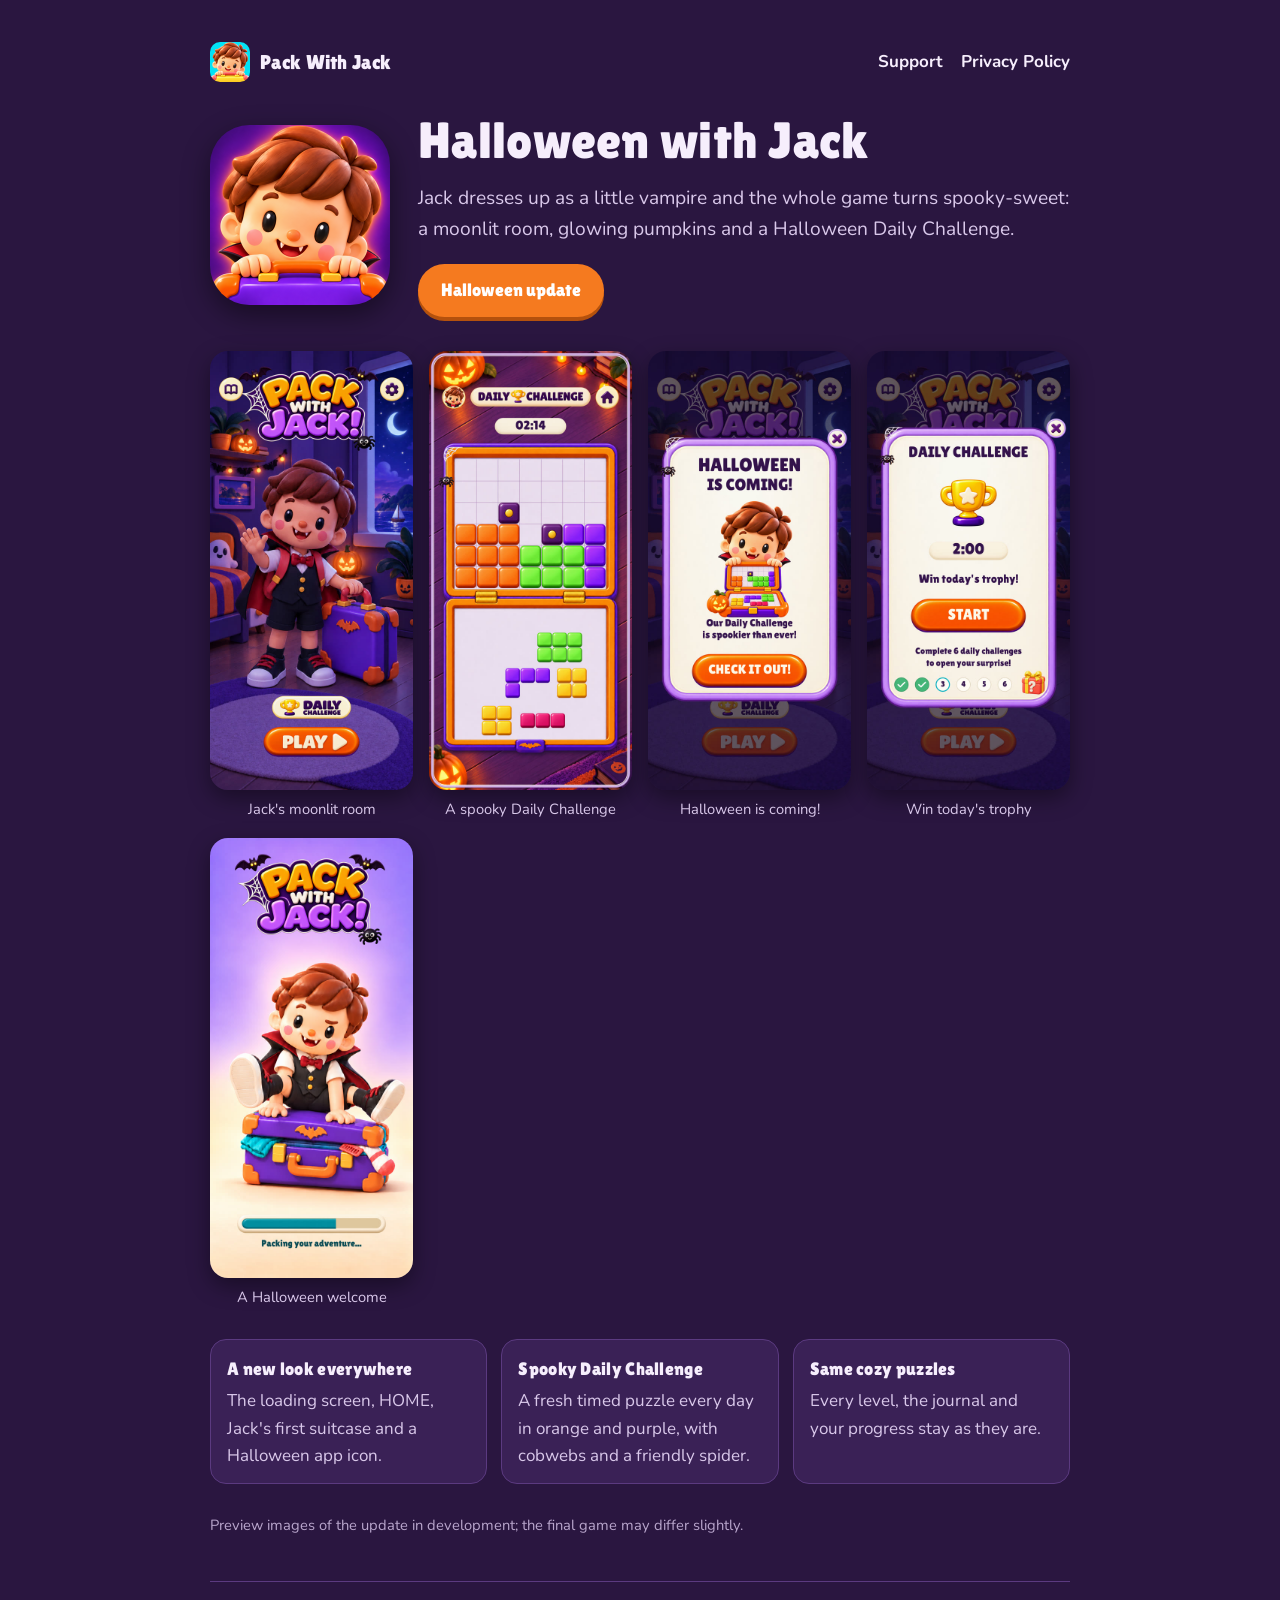
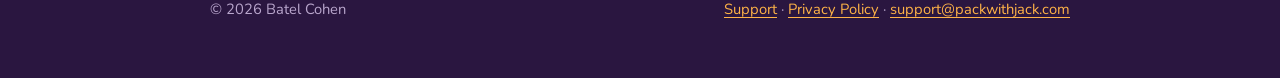
==== halloween/index.html @ a0552e5c "Halloween update preview page (for Apple's featuring nomination): moonlit HOME, the Halloween Daily " ====
<!doctype html>
<html lang="en">
<head>
<meta charset="utf-8">
<meta name="viewport" content="width=device-width, initial-scale=1">
<title>Pack With Jack — Halloween Update</title>
<meta name="description" content="A preview of the Halloween update for Pack With Jack: Jack's moonlit room, a spooky Daily Challenge and a Halloween app icon.">
<meta name="robots" content="noindex">
<link rel="icon" href="/favicon.png">
<link rel="apple-touch-icon" href="/apple-touch-icon.png">
<link rel="preconnect" href="https://fonts.googleapis.com">
<link rel="preconnect" href="https://fonts.gstatic.com" crossorigin>
<link href="https://fonts.googleapis.com/css2?family=Lilita+One&family=Nunito:wght@400;700&display=swap" rel="stylesheet">
<link rel="stylesheet" href="/style.css">
<style>
  body { background: #2a1640; color: #f6eefc; }
  .top .brand, .top .nav a { color: #f6eefc; }
  .top .nav a:hover { color: #ffb347; }
  a { color: #ffb347; }
  .hero img { box-shadow: 0 10px 28px rgba(0, 0, 0, .45); }
  .tagline { color: #d9c8ea; }
  .badge { background: #f57a1f; box-shadow: 0 4px 0 #b4510d; }
  .gallery { display: grid; grid-template-columns: repeat(auto-fit, minmax(200px, 1fr)); gap: 16px; margin-top: 34px; }
  .gallery figure { margin: 0; }
  .gallery img { width: 100%; height: auto; border-radius: 18px; box-shadow: 0 8px 22px rgba(0, 0, 0, .4); display: block; }
  .gallery figcaption { font-size: .92rem; color: #d9c8ea; margin-top: 8px; text-align: center; }
  .feature { background: #3a2156; border-color: #5b3a80; }
  .feature p { color: #d9c8ea; }
  .note { color: #b9a6cc; font-size: .92rem; margin-top: 30px; }
  footer { border-top-color: #5b3a80; color: #b9a6cc; }
</style>
</head>
<body>
<div class="wrap">
  <header class="top">
    <a class="brand" href="/"><img src="/favicon.png" alt="" width="40" height="40">Pack With Jack</a>
    <nav class="nav"><a href="/support/">Support</a><a href="/privacy/">Privacy Policy</a></nav>
  </header>

  <main>
    <section class="hero">
      <img src="/halloween/icon.png" alt="The Halloween app icon: Jack as a little vampire over his purple suitcase" width="180" height="180">
      <div>
        <h1>Halloween with Jack</h1>
        <p class="tagline">Jack dresses up as a little vampire and the whole game turns spooky-sweet: a moonlit room, glowing pumpkins and a Halloween Daily Challenge.</p>
        <span class="badge">Halloween update</span>
      </div>
    </section>

    <div class="gallery">
      <figure><img src="/halloween/home.jpg" alt="HOME at night: Jack in a vampire cape beside his purple suitcase, pumpkin lamps and a crescent moon" width="540" height="1170" loading="lazy"><figcaption>Jack's moonlit room</figcaption></figure>
      <figure><img src="/halloween/daily.jpg" alt="The Halloween Daily Challenge: an orange and purple case with bright candy-colored pieces" width="540" height="1170" loading="lazy"><figcaption>A spooky Daily Challenge</figcaption></figure>
      <figure><img src="/halloween/announcement.jpg" alt="HALLOWEEN IS COMING! Our Daily Challenge is spookier than ever!" width="540" height="1170" loading="lazy"><figcaption>Halloween is coming!</figcaption></figure>
      <figure><img src="/halloween/daily-start.jpg" alt="The Daily Challenge start window in Halloween colors" width="540" height="1170" loading="lazy"><figcaption>Win today's trophy</figcaption></figure>
      <figure><img src="/halloween/loading.jpg" alt="The loading screen with the Halloween logo" width="540" height="1170" loading="lazy"><figcaption>A Halloween welcome</figcaption></figure>
    </div>

    <div class="features">
      <div class="feature"><h3>A new look everywhere</h3><p>The loading screen, HOME, Jack's first suitcase and a Halloween app icon.</p></div>
      <div class="feature"><h3>Spooky Daily Challenge</h3><p>A fresh timed puzzle every day in orange and purple, with cobwebs and a friendly spider.</p></div>
      <div class="feature"><h3>Same cozy puzzles</h3><p>Every level, the journal and your progress stay as they are.</p></div>
    </div>

    <p class="note">Preview images of the update in development; the final game may differ slightly.</p>
  </main>

  <footer>
    <span>© 2026 Batel Cohen</span>
    <span><a href="/support/">Support</a> · <a href="/privacy/">Privacy Policy</a> · <a href="mailto:support@packwithjack.com">support@packwithjack.com</a></span>
  </footer>
</div>
</body>
</html>
---- style.css ----
:root {
  --cream: #fff8e8;
  --paper: #fffdf6;
  --ink: #073a52;
  --ink-soft: #3c5f70;
  --teal: #0e8fa0;
  --teal-deep: #0a6f7d;
  --coral: #f06a5a;
  --line: #ead9b9;
  color-scheme: light;
}
* { box-sizing: border-box; }
html, body { margin: 0; }
body {
  background: var(--cream);
  color: var(--ink);
  font: 17px/1.6 "Nunito", "Segoe UI", system-ui, -apple-system, sans-serif;
  padding-inline: 16px;
}
a { color: var(--teal-deep); text-underline-offset: 3px; }
a:hover { color: var(--coral); }
h1, h2, h3, .brand { font-family: "Lilita One", "Arial Rounded MT Bold", "Nunito", sans-serif; font-weight: 400; letter-spacing: .3px; text-wrap: balance; }
h1 { font-size: clamp(2.1rem, 6vw, 3.2rem); line-height: 1.05; margin: 0 0 .3em; }
h2 { font-size: 1.45rem; margin: 2em 0 .4em; }
h3 { font-size: 1.15rem; margin: 1.4em 0 .3em; }
p, li { max-width: 68ch; }
.wrap { max-width: 860px; margin: 0 auto; padding-block: 28px 56px; }

/* header */
.top { display: flex; align-items: center; justify-content: space-between; gap: 12px; flex-wrap: wrap; padding-block: 14px; }
.brand { display: flex; align-items: center; gap: 10px; color: var(--ink); text-decoration: none; font-size: 1.25rem; }
.brand img { width: 40px; height: 40px; border-radius: 10px; }
.nav { display: flex; gap: 18px; flex-wrap: wrap; }
.nav a { color: var(--ink); text-decoration: none; font-weight: 700; }
.nav a:hover, .nav a[aria-current="page"] { color: var(--teal-deep); text-decoration: underline; }

/* home */
.hero { display: grid; grid-template-columns: auto 1fr; gap: 28px; align-items: center; margin-top: 18px; }
.hero img { width: min(180px, 38vw); height: auto; border-radius: 22%; box-shadow: 0 10px 24px rgba(7, 58, 82, .18); }
.tagline { font-size: 1.2rem; color: var(--ink-soft); margin: 0 0 1em; }
.badge { display: inline-block; background: var(--teal); color: #fff; padding: .7em 1.3em; border-radius: 999px; font-family: "Lilita One", sans-serif; font-size: 1.1rem; text-decoration: none; box-shadow: 0 4px 0 var(--teal-deep); }
.shots { display: grid; grid-template-columns: repeat(3, 1fr); gap: 14px; margin-top: 34px; }
.shots img { width: 100%; height: auto; border-radius: 18px; box-shadow: 0 8px 20px rgba(7, 58, 82, .14); }
.features { display: grid; grid-template-columns: repeat(auto-fit, minmax(220px, 1fr)); gap: 14px; margin-top: 30px; }
.feature { background: var(--paper); border: 1px solid var(--line); border-radius: 16px; padding: 14px 16px; }
.feature h3 { margin: 0 0 .2em; }
.feature p { margin: 0; color: var(--ink-soft); }

/* documents */
.doc { background: var(--paper); border: 1px solid var(--line); border-radius: 20px; padding: clamp(18px, 4vw, 38px); margin-top: 10px; }
.doc h1 { margin-bottom: .1em; }
.meta { color: var(--ink-soft); margin-top: 0; }
.doc h2 { border-top: 1px solid var(--line); padding-top: 1em; }
.contact { background: #e6f5f3; border-radius: 14px; padding: 12px 16px; }
details { margin-top: 1em; }
summary { cursor: pointer; font-weight: 700; }
pre.license { white-space: pre-wrap; font-size: .82rem; line-height: 1.45; background: var(--cream); border: 1px solid var(--line); border-radius: 12px; padding: 14px; overflow-x: auto; }

footer { margin-top: 44px; padding-top: 16px; border-top: 1px solid var(--line); color: var(--ink-soft); font-size: .92rem; display: flex; gap: 16px; flex-wrap: wrap; justify-content: space-between; }

@media (max-width: 560px) {
  .hero { grid-template-columns: 1fr; text-align: center; justify-items: center; }
  .shots { grid-template-columns: repeat(3, minmax(0, 1fr)); gap: 8px; }
  body { font-size: 16px; }
}
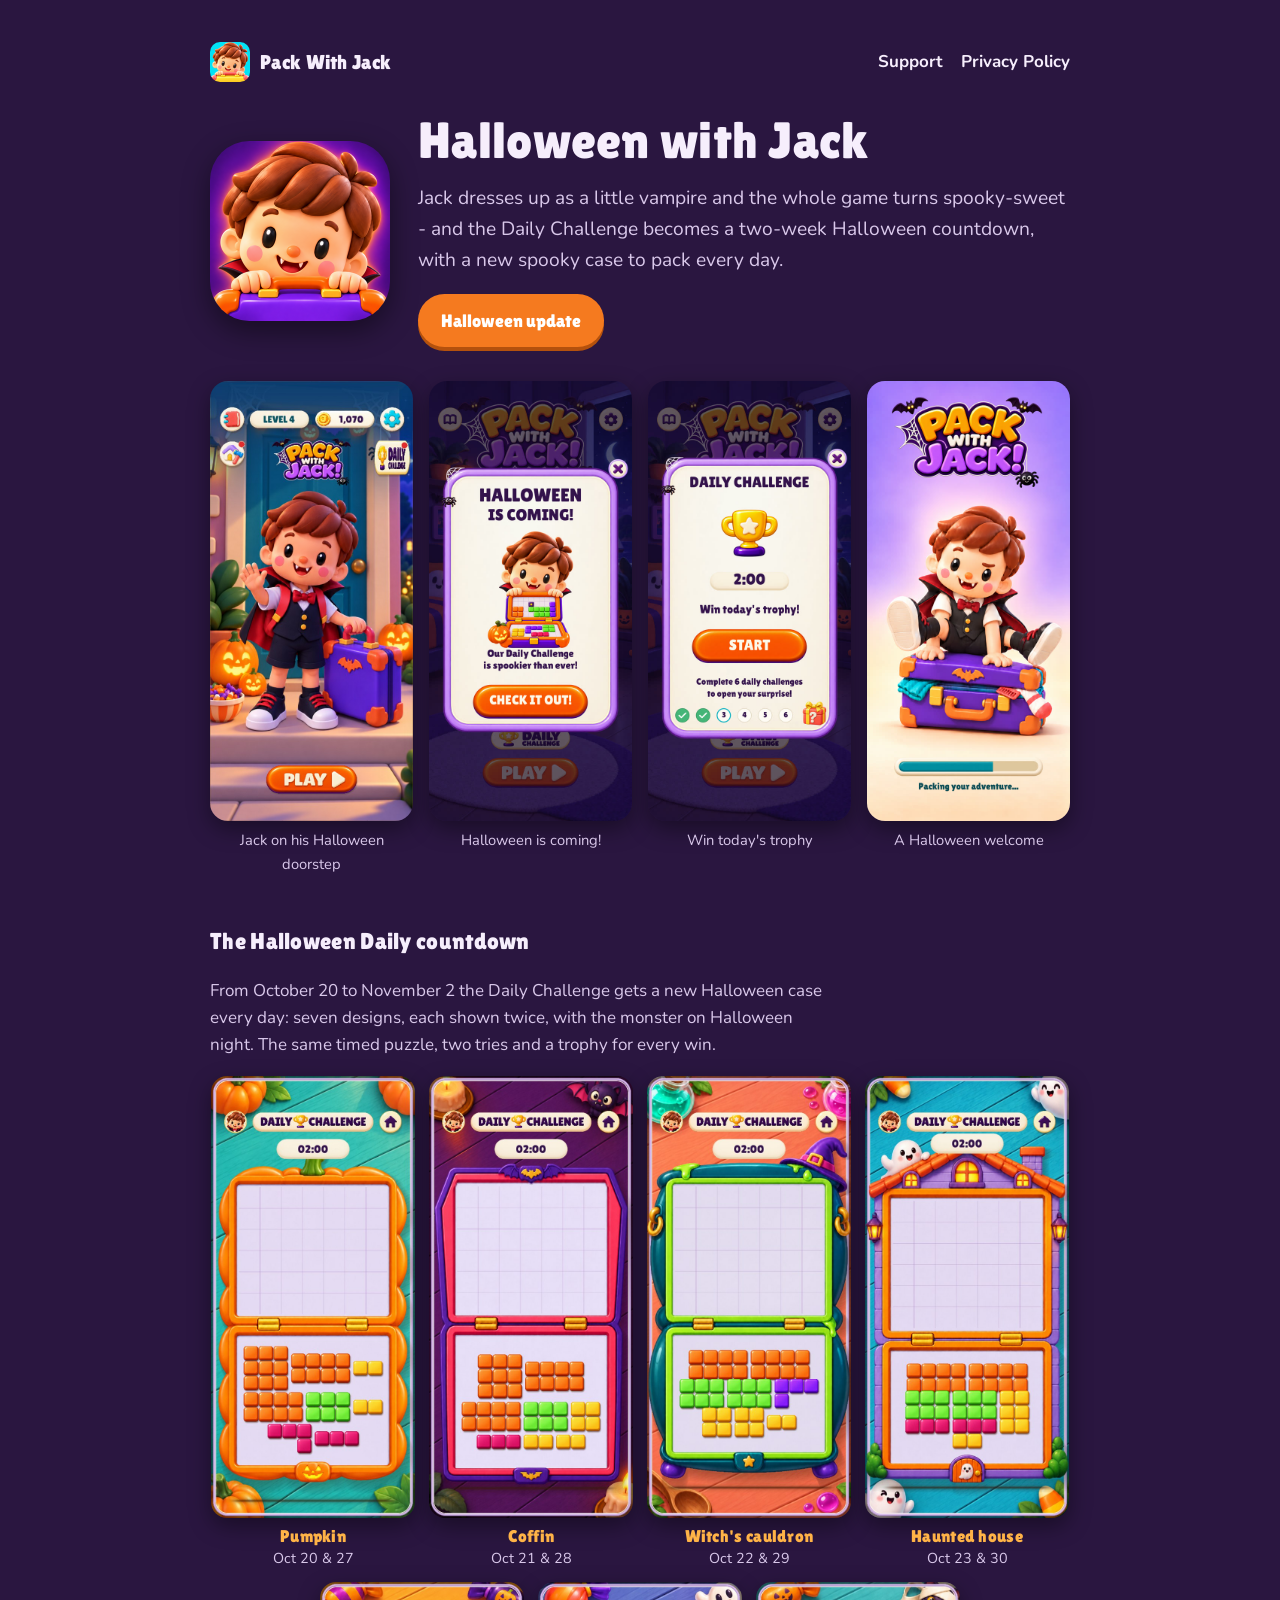
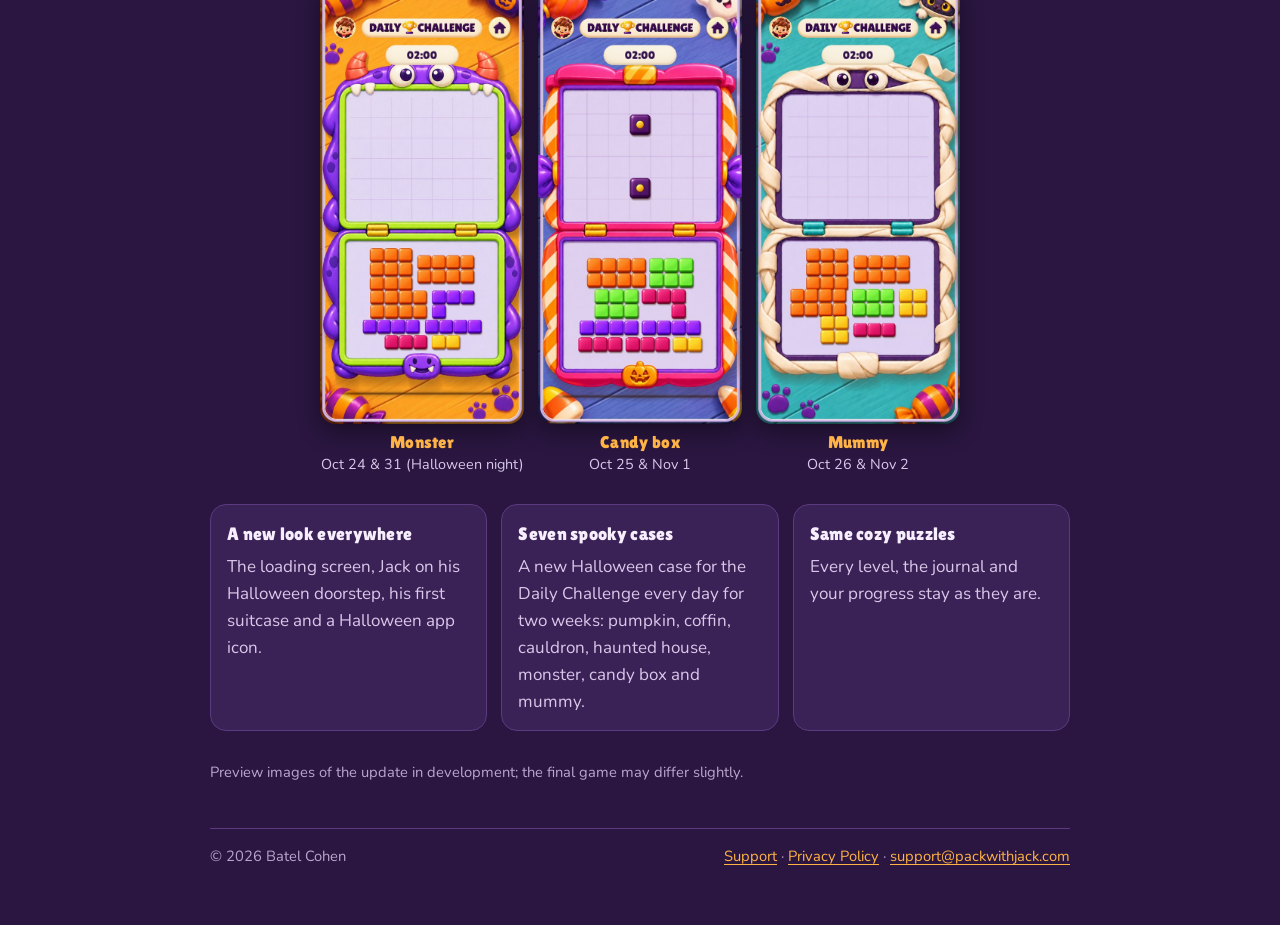
==== commit 386a5ebf: "Halloween preview: the seven-case Daily countdown (Oct 20 - Nov 2, each case twice, the monster on H" ====
--- a/halloween/index.html
+++ b/halloween/index.html
@@ -4,7 +4,7 @@
 <meta charset="utf-8">
 <meta name="viewport" content="width=device-width, initial-scale=1">
 <title>Pack With Jack — Halloween Update</title>
-<meta name="description" content="A preview of the Halloween update for Pack With Jack: Jack's moonlit room, a spooky Daily Challenge and a Halloween app icon.">
+<meta name="description" content="A preview of the Halloween update for Pack With Jack: Jack the little vampire on his doorstep, a two-week Halloween Daily countdown with seven spooky cases, and a Halloween app icon.">
 <meta name="robots" content="noindex">
 <link rel="icon" href="/favicon.png">
 <link rel="apple-touch-icon" href="/apple-touch-icon.png">
@@ -26,6 +26,13 @@
   .gallery figcaption { font-size: .92rem; color: #d9c8ea; margin-top: 8px; text-align: center; }
   .feature { background: #3a2156; border-color: #5b3a80; }
   .feature p { color: #d9c8ea; }
+  .countdown { display: flex; flex-wrap: wrap; justify-content: center; gap: 14px; margin-top: 18px; } /* four, then three centred under them */
+  .countdown figure { margin: 0; flex: 0 1 calc(25% - 11px); }
+  @media (max-width: 560px) { .countdown figure { flex-basis: calc(50% - 7px); } }
+  .countdown img { width: 100%; height: auto; border-radius: 16px; box-shadow: 0 8px 22px rgba(0, 0, 0, .4); display: block; }
+  .countdown figcaption { font-size: .9rem; color: #d9c8ea; margin-top: 8px; text-align: center; line-height: 1.35; }
+  .countdown figcaption b { display: block; color: #ffb347; font-family: "Lilita One", "Arial Rounded MT Bold", sans-serif; font-weight: 400; font-size: 1.05rem; letter-spacing: .3px; }
+  .countdown-intro { color: #d9c8ea; max-width: 62ch; }
   .note { color: #b9a6cc; font-size: .92rem; margin-top: 30px; }
   footer { border-top-color: #5b3a80; color: #b9a6cc; }
 </style>
@@ -42,22 +49,33 @@
       <img src="/halloween/icon.png" alt="The Halloween app icon: Jack as a little vampire over his purple suitcase" width="180" height="180">
       <div>
         <h1>Halloween with Jack</h1>
-        <p class="tagline">Jack dresses up as a little vampire and the whole game turns spooky-sweet: a moonlit room, glowing pumpkins and a Halloween Daily Challenge.</p>
+        <p class="tagline">Jack dresses up as a little vampire and the whole game turns spooky-sweet - and the Daily Challenge becomes a two-week Halloween countdown, with a new spooky case to pack every day.</p>
         <span class="badge">Halloween update</span>
       </div>
     </section>
 
     <div class="gallery">
-      <figure><img src="/halloween/home.jpg" alt="HOME at night: Jack in a vampire cape beside his purple suitcase, pumpkin lamps and a crescent moon" width="540" height="1170" loading="lazy"><figcaption>Jack's moonlit room</figcaption></figure>
-      <figure><img src="/halloween/daily.jpg" alt="The Halloween Daily Challenge: an orange and purple case with bright candy-colored pieces" width="540" height="1170" loading="lazy"><figcaption>A spooky Daily Challenge</figcaption></figure>
+      <figure><img src="/halloween/home.jpg" alt="HOME at night: Jack as a little vampire waving on his doorstep beside his purple suitcase, glowing jack-o'-lanterns and a bowl of candy" width="540" height="1170" loading="lazy"><figcaption>Jack on his Halloween doorstep</figcaption></figure>
       <figure><img src="/halloween/announcement.jpg" alt="HALLOWEEN IS COMING! Our Daily Challenge is spookier than ever!" width="540" height="1170" loading="lazy"><figcaption>Halloween is coming!</figcaption></figure>
       <figure><img src="/halloween/daily-start.jpg" alt="The Daily Challenge start window in Halloween colors" width="540" height="1170" loading="lazy"><figcaption>Win today's trophy</figcaption></figure>
       <figure><img src="/halloween/loading.jpg" alt="The loading screen with the Halloween logo" width="540" height="1170" loading="lazy"><figcaption>A Halloween welcome</figcaption></figure>
     </div>
 
+    <h2>The Halloween Daily countdown</h2>
+    <p class="countdown-intro">From October 20 to November 2 the Daily Challenge gets a new Halloween case every day: seven designs, each shown twice, with the monster on Halloween night. The same timed puzzle, two tries and a trophy for every win.</p>
+    <div class="countdown">
+      <figure><img src="/halloween/daily-pumpkin.jpg" alt="The Halloween Daily Challenge: an orange pumpkin case with a green stem and a jack-o'-lantern clasp" width="540" height="1170" loading="lazy"><figcaption><b>Pumpkin</b>Oct 20 &amp; 27</figcaption></figure>
+      <figure><img src="/halloween/daily-coffin.jpg" alt="The Halloween Daily Challenge: a pink and purple coffin case with a bat on its lid and candles around it" width="540" height="1170" loading="lazy"><figcaption><b>Coffin</b>Oct 21 &amp; 28</figcaption></figure>
+      <figure><img src="/halloween/daily-cauldron.jpg" alt="The Halloween Daily Challenge: a dark teal cauldron case dripping green slime, with a witch's hat and potion bottles" width="540" height="1170" loading="lazy"><figcaption><b>Witch's cauldron</b>Oct 22 &amp; 29</figcaption></figure>
+      <figure><img src="/halloween/daily-house.jpg" alt="The Halloween Daily Challenge: a haunted house case with an orange roof, lit windows, lanterns and friendly ghosts" width="540" height="1170" loading="lazy"><figcaption><b>Haunted house</b>Oct 23 &amp; 30</figcaption></figure>
+      <figure><img src="/halloween/daily-monster.jpg" alt="The Halloween Daily Challenge: a purple monster case with big eyes, horns and little fangs" width="540" height="1170" loading="lazy"><figcaption><b>Monster</b>Oct 24 &amp; 31 (Halloween night)</figcaption></figure>
+      <figure><img src="/halloween/daily-candy.jpg" alt="The Halloween Daily Challenge: a candy box case in pink and orange stripes with wrapped-candy handles" width="540" height="1170" loading="lazy"><figcaption><b>Candy box</b>Oct 25 &amp; Nov 1</figcaption></figure>
+      <figure><img src="/halloween/daily-mummy.jpg" alt="The Halloween Daily Challenge: a mummy case wrapped in bandages, peeking out with two round eyes" width="540" height="1170" loading="lazy"><figcaption><b>Mummy</b>Oct 26 &amp; Nov 2</figcaption></figure>
+    </div>
+
     <div class="features">
-      <div class="feature"><h3>A new look everywhere</h3><p>The loading screen, HOME, Jack's first suitcase and a Halloween app icon.</p></div>
-      <div class="feature"><h3>Spooky Daily Challenge</h3><p>A fresh timed puzzle every day in orange and purple, with cobwebs and a friendly spider.</p></div>
+      <div class="feature"><h3>A new look everywhere</h3><p>The loading screen, Jack on his Halloween doorstep, his first suitcase and a Halloween app icon.</p></div>
+      <div class="feature"><h3>Seven spooky cases</h3><p>A new Halloween case for the Daily Challenge every day for two weeks: pumpkin, coffin, cauldron, haunted house, monster, candy box and mummy.</p></div>
       <div class="feature"><h3>Same cozy puzzles</h3><p>Every level, the journal and your progress stay as they are.</p></div>
     </div>
 
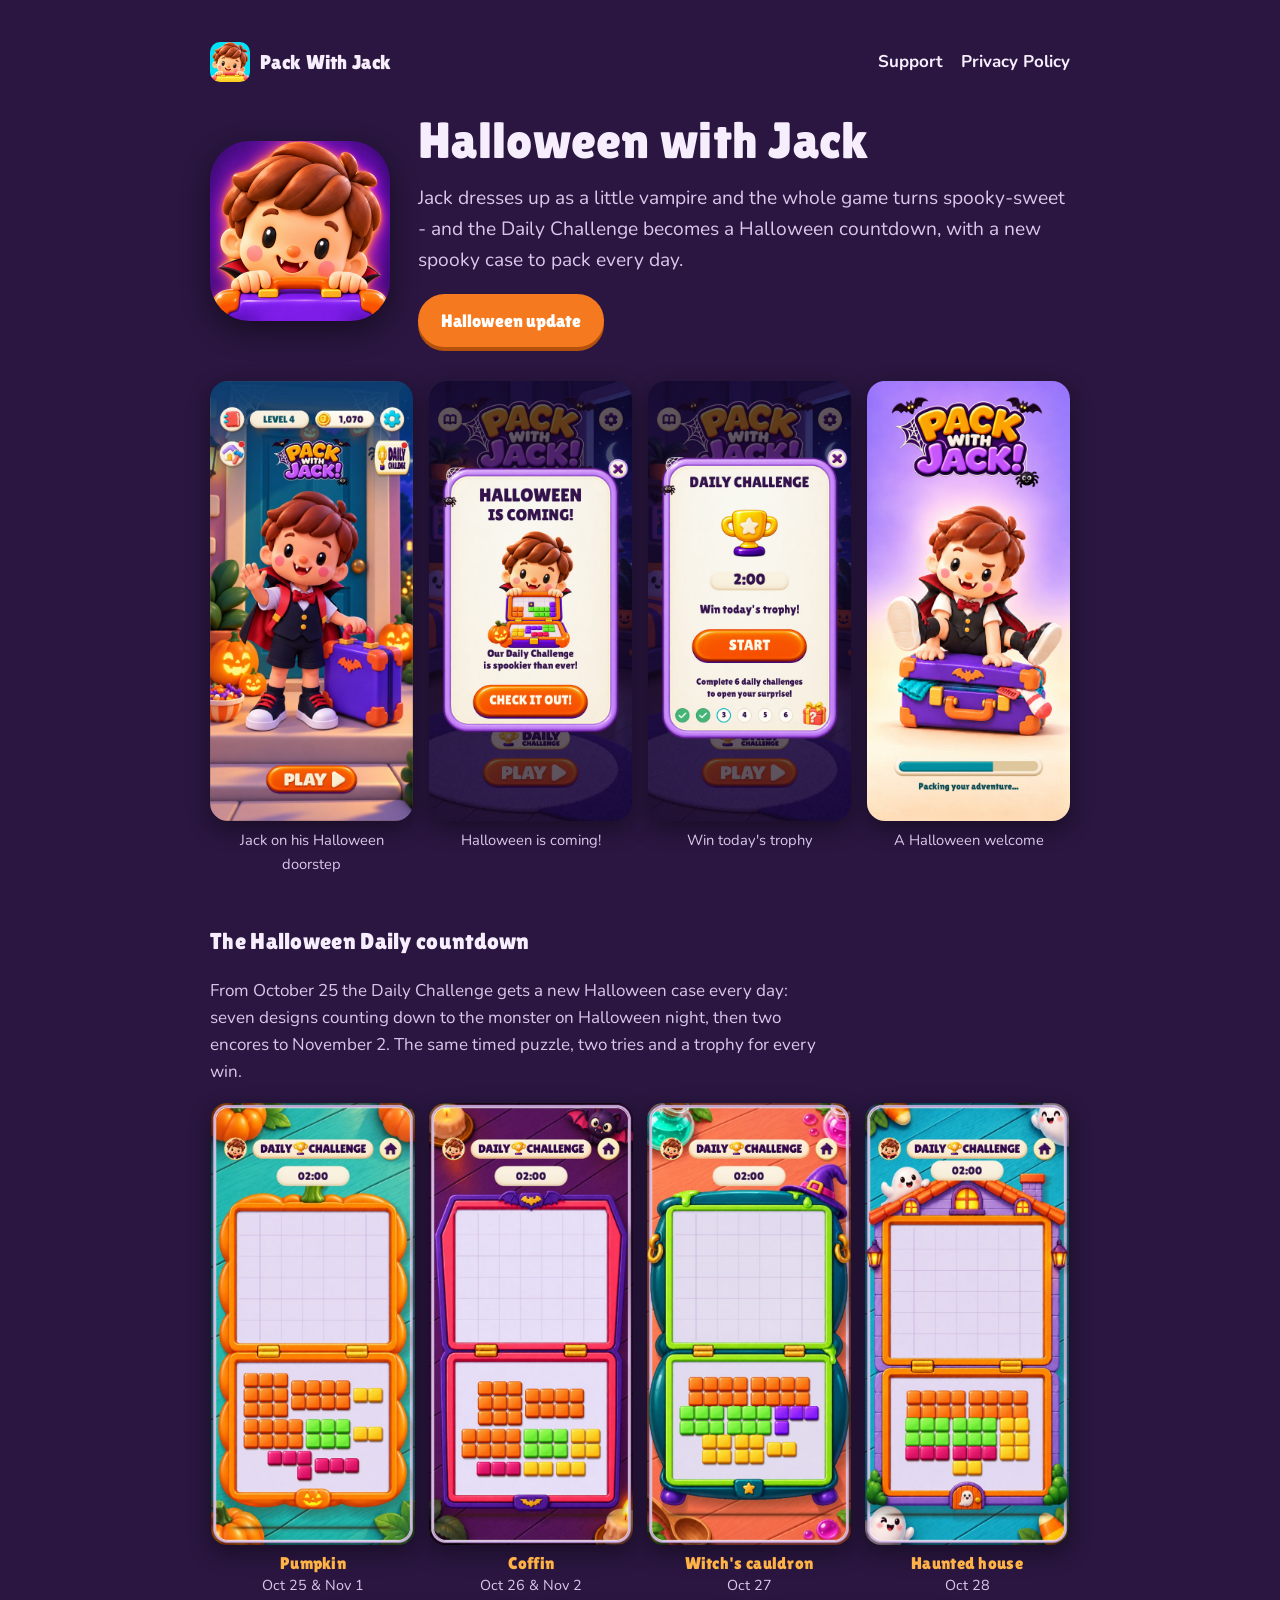
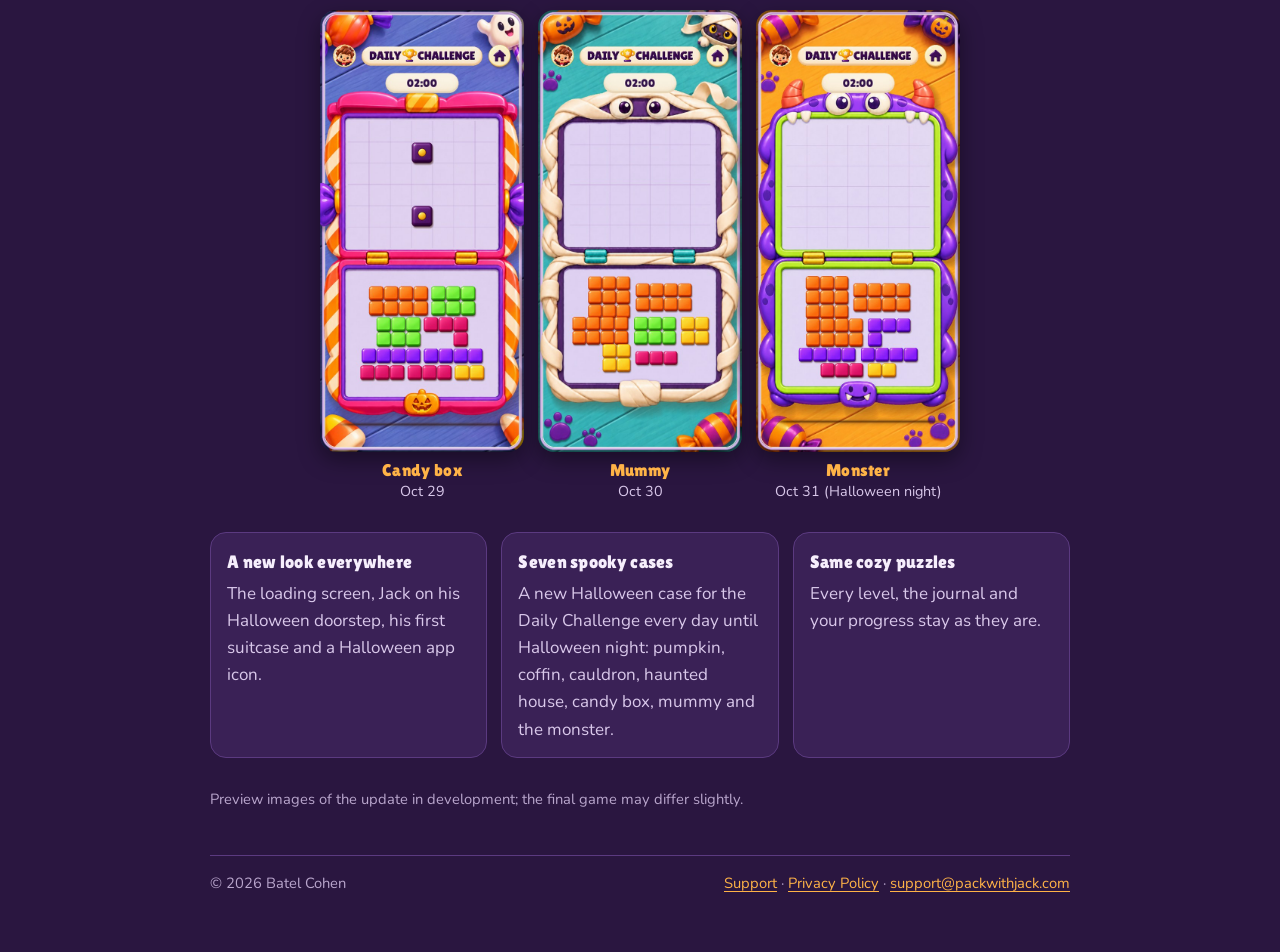
==== commit 7ac0da65: "Halloween from October 25 (Batel, 2026-10-18: the game first gets a few days on its own): the Daily " ====
--- a/halloween/index.html
+++ b/halloween/index.html
@@ -4,7 +4,7 @@
 <meta charset="utf-8">
 <meta name="viewport" content="width=device-width, initial-scale=1">
 <title>Pack With Jack — Halloween Update</title>
-<meta name="description" content="A preview of the Halloween update for Pack With Jack: Jack the little vampire on his doorstep, a two-week Halloween Daily countdown with seven spooky cases, and a Halloween app icon.">
+<meta name="description" content="A preview of the Halloween update for Pack With Jack: Jack the little vampire on his doorstep, a Halloween Daily countdown with seven spooky cases, and a Halloween app icon.">
 <meta name="robots" content="noindex">
 <link rel="icon" href="/favicon.png">
 <link rel="apple-touch-icon" href="/apple-touch-icon.png">
@@ -49,7 +49,7 @@
       <img src="/halloween/icon.png" alt="The Halloween app icon: Jack as a little vampire over his purple suitcase" width="180" height="180">
       <div>
         <h1>Halloween with Jack</h1>
-        <p class="tagline">Jack dresses up as a little vampire and the whole game turns spooky-sweet - and the Daily Challenge becomes a two-week Halloween countdown, with a new spooky case to pack every day.</p>
+        <p class="tagline">Jack dresses up as a little vampire and the whole game turns spooky-sweet - and the Daily Challenge becomes a Halloween countdown, with a new spooky case to pack every day.</p>
         <span class="badge">Halloween update</span>
       </div>
     </section>
@@ -62,20 +62,20 @@
     </div>
 
     <h2>The Halloween Daily countdown</h2>
-    <p class="countdown-intro">From October 20 to November 2 the Daily Challenge gets a new Halloween case every day: seven designs, each shown twice, with the monster on Halloween night. The same timed puzzle, two tries and a trophy for every win.</p>
+    <p class="countdown-intro">From October 25 the Daily Challenge gets a new Halloween case every day: seven designs counting down to the monster on Halloween night, then two encores to November 2. The same timed puzzle, two tries and a trophy for every win.</p>
     <div class="countdown">
-      <figure><img src="/halloween/daily-pumpkin.jpg" alt="The Halloween Daily Challenge: an orange pumpkin case with a green stem and a jack-o'-lantern clasp" width="540" height="1170" loading="lazy"><figcaption><b>Pumpkin</b>Oct 20 &amp; 27</figcaption></figure>
-      <figure><img src="/halloween/daily-coffin.jpg" alt="The Halloween Daily Challenge: a pink and purple coffin case with a bat on its lid and candles around it" width="540" height="1170" loading="lazy"><figcaption><b>Coffin</b>Oct 21 &amp; 28</figcaption></figure>
-      <figure><img src="/halloween/daily-cauldron.jpg" alt="The Halloween Daily Challenge: a dark teal cauldron case dripping green slime, with a witch's hat and potion bottles" width="540" height="1170" loading="lazy"><figcaption><b>Witch's cauldron</b>Oct 22 &amp; 29</figcaption></figure>
-      <figure><img src="/halloween/daily-house.jpg" alt="The Halloween Daily Challenge: a haunted house case with an orange roof, lit windows, lanterns and friendly ghosts" width="540" height="1170" loading="lazy"><figcaption><b>Haunted house</b>Oct 23 &amp; 30</figcaption></figure>
-      <figure><img src="/halloween/daily-monster.jpg" alt="The Halloween Daily Challenge: a purple monster case with big eyes, horns and little fangs" width="540" height="1170" loading="lazy"><figcaption><b>Monster</b>Oct 24 &amp; 31 (Halloween night)</figcaption></figure>
-      <figure><img src="/halloween/daily-candy.jpg" alt="The Halloween Daily Challenge: a candy box case in pink and orange stripes with wrapped-candy handles" width="540" height="1170" loading="lazy"><figcaption><b>Candy box</b>Oct 25 &amp; Nov 1</figcaption></figure>
-      <figure><img src="/halloween/daily-mummy.jpg" alt="The Halloween Daily Challenge: a mummy case wrapped in bandages, peeking out with two round eyes" width="540" height="1170" loading="lazy"><figcaption><b>Mummy</b>Oct 26 &amp; Nov 2</figcaption></figure>
+      <figure><img src="/halloween/daily-pumpkin.jpg" alt="The Halloween Daily Challenge: an orange pumpkin case with a green stem and a jack-o'-lantern clasp" width="540" height="1170" loading="lazy"><figcaption><b>Pumpkin</b>Oct 25 &amp; Nov 1</figcaption></figure>
+      <figure><img src="/halloween/daily-coffin.jpg" alt="The Halloween Daily Challenge: a pink and purple coffin case with a bat on its lid and candles around it" width="540" height="1170" loading="lazy"><figcaption><b>Coffin</b>Oct 26 &amp; Nov 2</figcaption></figure>
+      <figure><img src="/halloween/daily-cauldron.jpg" alt="The Halloween Daily Challenge: a dark teal cauldron case dripping green slime, with a witch's hat and potion bottles" width="540" height="1170" loading="lazy"><figcaption><b>Witch's cauldron</b>Oct 27</figcaption></figure>
+      <figure><img src="/halloween/daily-house.jpg" alt="The Halloween Daily Challenge: a haunted house case with an orange roof, lit windows, lanterns and friendly ghosts" width="540" height="1170" loading="lazy"><figcaption><b>Haunted house</b>Oct 28</figcaption></figure>
+      <figure><img src="/halloween/daily-candy.jpg" alt="The Halloween Daily Challenge: a candy box case in pink and orange stripes with wrapped-candy handles" width="540" height="1170" loading="lazy"><figcaption><b>Candy box</b>Oct 29</figcaption></figure>
+      <figure><img src="/halloween/daily-mummy.jpg" alt="The Halloween Daily Challenge: a mummy case wrapped in bandages, peeking out with two round eyes" width="540" height="1170" loading="lazy"><figcaption><b>Mummy</b>Oct 30</figcaption></figure>
+      <figure><img src="/halloween/daily-monster.jpg" alt="The Halloween Daily Challenge: a purple monster case with big eyes, horns and little fangs" width="540" height="1170" loading="lazy"><figcaption><b>Monster</b>Oct 31 (Halloween night)</figcaption></figure>
     </div>
 
     <div class="features">
       <div class="feature"><h3>A new look everywhere</h3><p>The loading screen, Jack on his Halloween doorstep, his first suitcase and a Halloween app icon.</p></div>
-      <div class="feature"><h3>Seven spooky cases</h3><p>A new Halloween case for the Daily Challenge every day for two weeks: pumpkin, coffin, cauldron, haunted house, monster, candy box and mummy.</p></div>
+      <div class="feature"><h3>Seven spooky cases</h3><p>A new Halloween case for the Daily Challenge every day until Halloween night: pumpkin, coffin, cauldron, haunted house, candy box, mummy and the monster.</p></div>
       <div class="feature"><h3>Same cozy puzzles</h3><p>Every level, the journal and your progress stay as they are.</p></div>
     </div>
 
